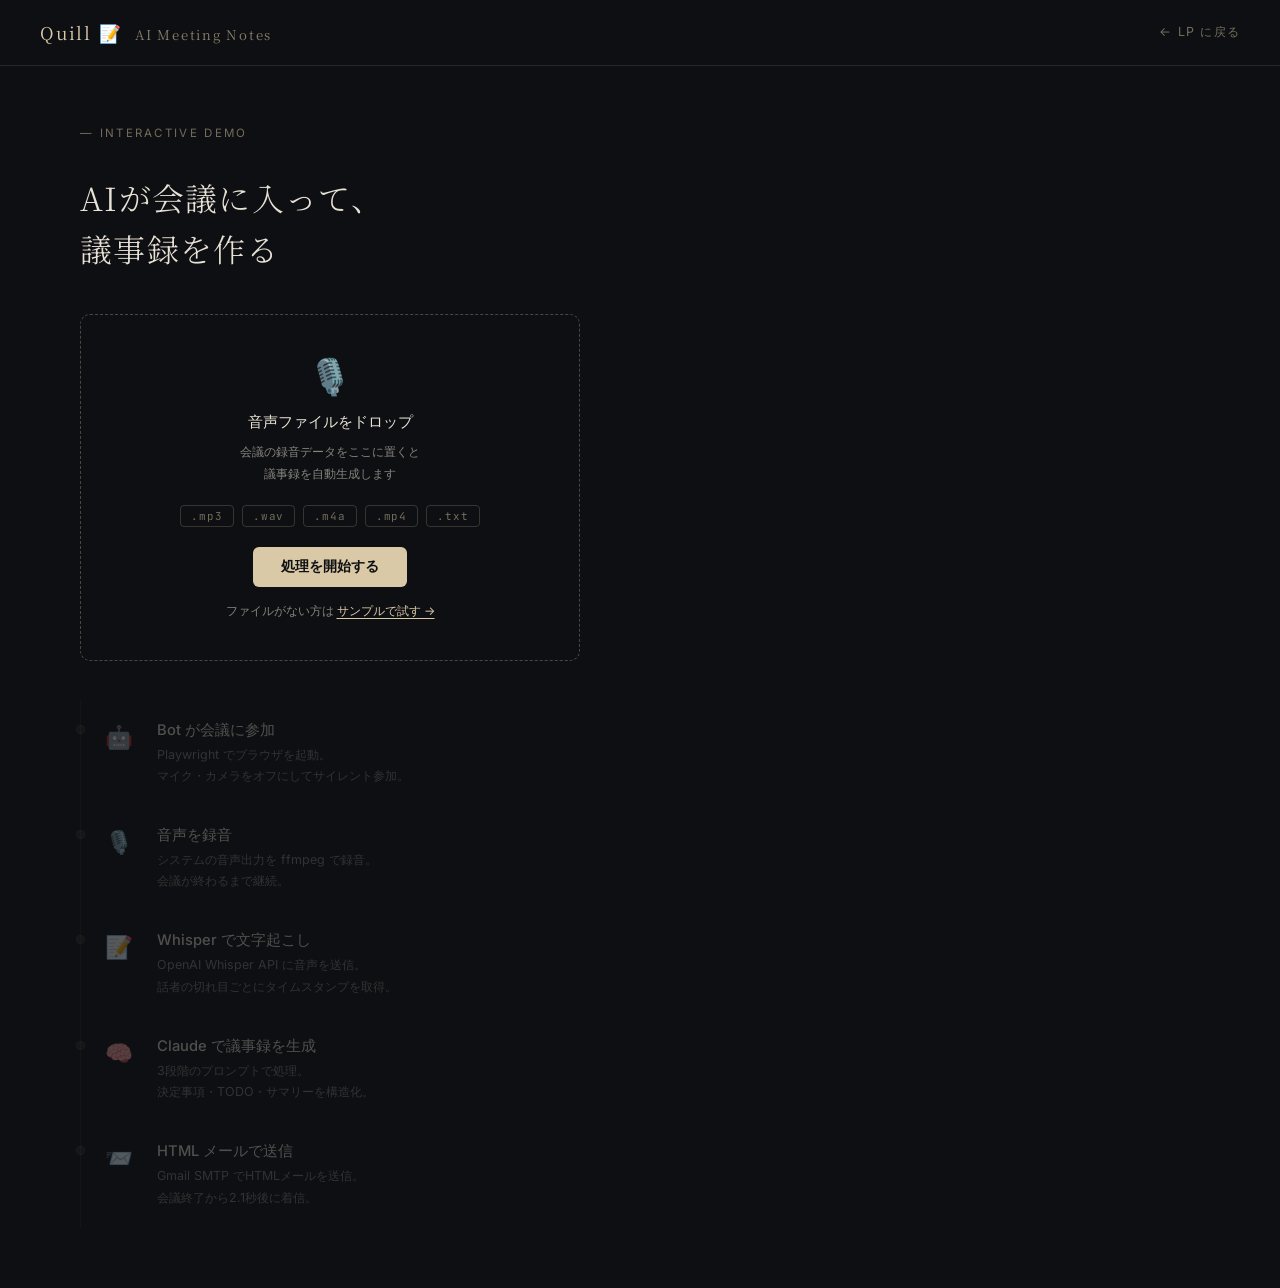
==== demo.html @ 8fd51c74 "fix sample link preventDefault to stop page navigation Co-Authored-By: Claude Sonnet 4.6 <noreply@an" ====
<!DOCTYPE html>
<html lang="ja">
<head>
<meta charset="UTF-8">
<meta name="viewport" content="width=device-width,initial-scale=1">
<title>Demo — Quill</title>
<link rel="preconnect" href="https://fonts.googleapis.com">
<link href="https://fonts.googleapis.com/css2?family=Inter:wght@300;400;500;600&family=JetBrains+Mono:wght@400;500&family=Noto+Serif+JP:wght@300;400;500&display=swap" rel="stylesheet">
<style>
*, *::before, *::after { box-sizing: border-box; margin: 0; padding: 0; }

:root {
  --bg: #0E0F12;
  --surface: #16181D;
  --border: rgba(217,201,166,0.12);
  --gold: #D9C9A6;
  --gold-dim: rgba(217,201,166,0.5);
  --text: #E8E2D6;
  --text-dim: rgba(232,226,214,0.55);
  --mono: 'JetBrains Mono', monospace;
  --sans: 'Inter', sans-serif;
  --jp: 'Noto Serif JP', serif;
}

body {
  background: var(--bg);
  color: var(--text);
  font-family: var(--sans);
  min-height: 100vh;
  display: flex;
  flex-direction: column;
}

/* NAV */
nav {
  display: flex;
  align-items: center;
  justify-content: space-between;
  padding: 20px 40px;
  border-bottom: 1px solid var(--border);
}
.nav-logo {
  font-family: var(--jp);
  font-size: 1.1rem;
  color: var(--gold);
  letter-spacing: 0.1em;
  text-decoration: none;
}
.nav-logo span { font-size: 0.75em; opacity: 0.6; margin-left: 6px; }
.nav-back {
  font-size: 0.78rem;
  color: var(--gold-dim);
  text-decoration: none;
  letter-spacing: 0.1em;
  transition: color 0.2s;
}
.nav-back:hover { color: var(--gold); }

/* MAIN */
main {
  flex: 1;
  display: grid;
  grid-template-columns: 1fr 1fr;
  gap: 0;
  max-width: 1200px;
  margin: 0 auto;
  width: 100%;
  padding: 60px 40px;
  align-items: start;
}

/* LEFT — input + steps */
.left { padding-right: 60px; }

.demo-label {
  font-size: 0.72rem;
  letter-spacing: 0.2em;
  color: var(--gold-dim);
  text-transform: uppercase;
  margin-bottom: 32px;
}

h1 {
  font-family: var(--jp);
  font-size: clamp(1.4rem, 2.5vw, 2rem);
  font-weight: 300;
  color: var(--text);
  line-height: 1.6;
  margin-bottom: 40px;
  letter-spacing: 0.04em;
}

.drop-zone {
  border: 1.5px dashed rgba(217,201,166,0.3);
  border-radius: 10px;
  padding: 40px 32px;
  text-align: center;
  margin-bottom: 40px;
  cursor: pointer;
  transition: border-color 0.2s, background 0.2s;
  position: relative;
}
.drop-zone:hover,
.drop-zone.drag-over {
  border-color: rgba(217,201,166,0.7);
  background: rgba(217,201,166,0.04);
}
.drop-zone.has-file {
  border-color: rgba(217,201,166,0.6);
  background: rgba(217,201,166,0.06);
}
.drop-icon {
  font-size: 2.2rem;
  margin-bottom: 14px;
  display: block;
  opacity: 0.7;
}
.drop-title {
  font-size: 0.95rem;
  color: var(--text);
  font-weight: 500;
  margin-bottom: 8px;
}
.drop-sub {
  font-size: 0.75rem;
  color: var(--text-dim);
  line-height: 1.8;
  margin-bottom: 20px;
}
.drop-types {
  display: flex;
  gap: 8px;
  justify-content: center;
  flex-wrap: wrap;
  margin-bottom: 20px;
}
.drop-type {
  font-family: var(--mono);
  font-size: 0.68rem;
  color: var(--gold-dim);
  border: 1px solid rgba(217,201,166,0.2);
  border-radius: 4px;
  padding: 3px 10px;
  letter-spacing: 0.08em;
}
.drop-btn {
  background: var(--gold);
  color: #0E0F12;
  border: none;
  border-radius: 6px;
  padding: 11px 28px;
  font-family: var(--sans);
  font-size: 0.85rem;
  font-weight: 600;
  cursor: pointer;
  transition: opacity 0.2s;
  display: block;
  margin: 0 auto;
}
.drop-btn:hover { opacity: 0.85; }
.drop-btn:disabled { opacity: 0.4; cursor: not-allowed; }
.file-name {
  font-family: var(--mono);
  font-size: 0.78rem;
  color: var(--gold);
  margin-top: 12px;
  display: none;
}
.has-file .file-name { display: block; }
.has-file .drop-icon { opacity: 1; }
input[type="file"] {
  position: absolute;
  inset: 0;
  opacity: 0;
  cursor: pointer;
}

/* STEPS */
.steps { display: flex; flex-direction: column; gap: 0; }

.step {
  display: flex;
  gap: 20px;
  align-items: flex-start;
  padding: 20px 0;
  border-left: 1px solid var(--border);
  padding-left: 24px;
  position: relative;
  opacity: 0.3;
  transition: opacity 0.4s;
}
.step.active { opacity: 1; }
.step.done { opacity: 0.6; }

.step::before {
  content: '';
  position: absolute;
  left: -5px;
  top: 24px;
  width: 9px;
  height: 9px;
  border-radius: 50%;
  background: var(--border);
  border: 1px solid var(--border);
  transition: background 0.3s, border-color 0.3s;
}
.step.active::before {
  background: var(--gold);
  border-color: var(--gold);
  box-shadow: 0 0 10px rgba(217,201,166,0.4);
}
.step.done::before {
  background: rgba(217,201,166,0.4);
  border-color: rgba(217,201,166,0.4);
}

.step-icon {
  font-size: 1.4rem;
  width: 32px;
  flex-shrink: 0;
  margin-top: 2px;
}
.step-body {}
.step-title {
  font-size: 0.92rem;
  font-weight: 500;
  color: var(--text);
  margin-bottom: 4px;
}
.step-desc {
  font-size: 0.78rem;
  color: var(--text-dim);
  line-height: 1.7;
}
.step-time {
  font-family: var(--mono);
  font-size: 0.72rem;
  color: var(--gold);
  margin-top: 6px;
  display: none;
}
.step.done .step-time { display: block; }

/* spinner */
.spinner {
  display: inline-block;
  width: 12px;
  height: 12px;
  border: 1.5px solid rgba(217,201,166,0.3);
  border-top-color: var(--gold);
  border-radius: 50%;
  animation: spin 0.8s linear infinite;
  vertical-align: middle;
  margin-right: 6px;
  display: none;
}
.step.active .spinner { display: inline-block; }
@keyframes spin { to { transform: rotate(360deg); } }

/* RIGHT — output */
.right {
  position: sticky;
  top: 60px;
}

.output-panel {
  background: var(--surface);
  border: 1px solid var(--border);
  border-radius: 8px;
  overflow: hidden;
  opacity: 0;
  transform: translateY(16px);
  transition: opacity 0.5s, transform 0.5s;
}
.output-panel.visible {
  opacity: 1;
  transform: translateY(0);
}

.output-topbar {
  background: #1C1C1E;
  padding: 14px 20px;
  display: flex;
  align-items: center;
  gap: 12px;
  border-bottom: 1px solid var(--border);
}
.output-topbar-dot {
  display: flex;
  gap: 6px;
}
.output-topbar-dot span {
  width: 10px;
  height: 10px;
  border-radius: 50%;
  background: rgba(255,255,255,0.1);
}
.output-topbar-title {
  font-size: 0.75rem;
  color: var(--text-dim);
  flex: 1;
  text-align: center;
  letter-spacing: 0.08em;
}

.email-preview {
  font-family: var(--sans);
}
.email-header {
  background: #1C1C1E;
  padding: 20px 24px;
}
.email-header h2 {
  color: #D4AF5A;
  font-size: 1rem;
  font-weight: 500;
  letter-spacing: 0.05em;
  margin-bottom: 4px;
}
.email-header p {
  color: rgba(255,255,255,0.4);
  font-size: 0.72rem;
  letter-spacing: 0.05em;
}
.email-meta {
  background: #F9F7F2;
  padding: 12px 24px;
  font-size: 0.75rem;
  color: #666;
  border-bottom: 1px solid #EEE;
  display: flex;
  gap: 16px;
  flex-wrap: wrap;
}
.email-body { padding: 20px 24px; background: #fff; }
.email-section { margin-bottom: 20px; }
.email-section h3 {
  font-size: 0.7rem;
  font-weight: 600;
  color: #1C1C1E;
  letter-spacing: 0.12em;
  text-transform: uppercase;
  border-bottom: 2px solid #D4AF5A;
  padding-bottom: 5px;
  margin-bottom: 10px;
}
.email-summary {
  background: #F9F7F2;
  border-left: 3px solid #D4AF5A;
  padding: 12px 16px;
  font-size: 0.78rem;
  color: #333;
  line-height: 1.8;
  border-radius: 0 3px 3px 0;
}
.email-list {
  list-style: none;
  padding: 0;
}
.email-list li {
  font-size: 0.78rem;
  color: #333;
  padding: 5px 0;
  border-bottom: 1px solid #F0EDE8;
  line-height: 1.7;
  display: flex;
  gap: 10px;
}
.email-list li::before {
  content: '–';
  color: #D4AF5A;
  flex-shrink: 0;
}
.email-footer {
  background: #F9F7F2;
  padding: 12px 24px;
  text-align: center;
  font-size: 0.68rem;
  color: #999;
  border-top: 1px solid #EEE;
}
.email-badge {
  display: inline-block;
  background: #1C1C1E;
  color: #D4AF5A;
  font-size: 0.65rem;
  padding: 2px 8px;
  border-radius: 3px;
  letter-spacing: 0.1em;
  margin-left: 8px;
}

/* idle state */
.idle-state {
  padding: 60px 32px;
  text-align: center;
  color: var(--text-dim);
  font-size: 0.85rem;
  line-height: 1.8;
}
.idle-state .idle-icon { font-size: 2.4rem; margin-bottom: 16px; opacity: 0.4; }

/* complete badge */
.complete-badge {
  display: none;
  align-items: center;
  gap: 8px;
  background: rgba(217,201,166,0.08);
  border: 1px solid rgba(217,201,166,0.2);
  border-radius: 6px;
  padding: 10px 16px;
  margin-bottom: 32px;
  font-size: 0.82rem;
  color: var(--gold);
}
.complete-badge.show { display: flex; }

@media (max-width: 768px) {
  main { grid-template-columns: 1fr; padding: 40px 20px; }
  .left { padding-right: 0; margin-bottom: 48px; }
  .right { position: static; }
}
</style>
</head>
<body>

<nav>
  <a href="index.html" class="nav-logo">Quill 📝 <span>AI Meeting Notes</span></a>
  <a href="index.html" class="nav-back">← LP に戻る</a>
</nav>

<main>
  <!-- LEFT -->
  <div class="left">
    <p class="demo-label">— Interactive Demo</p>
    <h1>AIが会議に入って、<br>議事録を作る</h1>

    <div class="drop-zone" id="dropZone">
      <input type="file" id="fileInput" accept=".mp3,.wav,.m4a,.mp4,.txt" onchange="onFileSelect(this)">
      <span class="drop-icon">🎙️</span>
      <p class="drop-title">音声ファイルをドロップ</p>
      <p class="drop-sub">会議の録音データをここに置くと<br>議事録を自動生成します</p>
      <div class="drop-types">
        <span class="drop-type">.mp3</span>
        <span class="drop-type">.wav</span>
        <span class="drop-type">.m4a</span>
        <span class="drop-type">.mp4</span>
        <span class="drop-type">.txt</span>
      </div>
      <button class="drop-btn" id="startBtn" onclick="startDemo(event)">処理を開始する</button>
      <p class="file-name" id="fileName"></p>
      <p style="margin-top:16px;font-size:0.75rem;color:var(--text-dim);">
        ファイルがない方は
        <a href="#" onclick="startDemo(event)" style="color:var(--gold);text-decoration:underline;text-underline-offset:3px;">サンプルで試す →</a>
      </p>
    </div>

    <div class="complete-badge" id="completeBadge">
      ✅ 会議終了から <strong id="elapsed">2.1</strong>秒でメール送信完了
    </div>

    <div class="steps">
      <div class="step" id="step1">
        <div class="step-icon">🤖</div>
        <div class="step-body">
          <div class="step-title"><span class="spinner"></span>Bot が会議に参加</div>
          <div class="step-desc">Playwright でブラウザを起動。<br>マイク・カメラをオフにしてサイレント参加。</div>
          <div class="step-time">0.0s — 参加完了</div>
        </div>
      </div>
      <div class="step" id="step2">
        <div class="step-icon">🎙️</div>
        <div class="step-body">
          <div class="step-title"><span class="spinner"></span>音声を録音</div>
          <div class="step-desc">システムの音声出力を ffmpeg で録音。<br>会議が終わるまで継続。</div>
          <div class="step-time">会議中 — 録音継続</div>
        </div>
      </div>
      <div class="step" id="step3">
        <div class="step-icon">📝</div>
        <div class="step-body">
          <div class="step-title"><span class="spinner"></span>Whisper で文字起こし</div>
          <div class="step-desc">OpenAI Whisper API に音声を送信。<br>話者の切れ目ごとにタイムスタンプを取得。</div>
          <div class="step-time">0.8s — 文字起こし完了</div>
        </div>
      </div>
      <div class="step" id="step4">
        <div class="step-icon">🧠</div>
        <div class="step-body">
          <div class="step-title"><span class="spinner"></span>Claude で議事録を生成</div>
          <div class="step-desc">3段階のプロンプトで処理。<br>決定事項・TODO・サマリーを構造化。</div>
          <div class="step-time">1.6s — 議事録生成完了</div>
        </div>
      </div>
      <div class="step" id="step5">
        <div class="step-icon">📨</div>
        <div class="step-body">
          <div class="step-title"><span class="spinner"></span>HTML メールで送信</div>
          <div class="step-desc">Gmail SMTP でHTMLメールを送信。<br>会議終了から2.1秒後に着信。</div>
          <div class="step-time">2.1s — 送信完了 ✓</div>
        </div>
      </div>
    </div>
  </div>

  <!-- RIGHT -->
  <div class="right">
    <div class="output-panel" id="outputPanel">
      <div class="idle-state" id="idleState">
        <div class="idle-icon">📋</div>
        <p>「実行」を押すと<br>議事録の生成デモが始まります</p>
      </div>

      <div id="emailOutput" style="display:none;">
        <div class="output-topbar">
          <div class="output-topbar-dot">
            <span></span><span></span><span></span>
          </div>
          <div class="output-topbar-title">受信トレイ — [Quill] 議事録</div>
        </div>
        <div class="email-preview">
          <div class="email-header">
            <h2>Quill 📝 議事録</h2>
            <p id="emailDate">2026年05月07日 14:32 生成</p>
          </div>
          <div class="email-meta">
            <span>🕐 14:00 〜 15:00（60分0秒）</span>
            <span>🔗 meet.google.com/demo-quill-test</span>
          </div>
          <div class="email-body">
            <div class="email-section">
              <h3>会議サマリー</h3>
              <div class="email-summary">
                Q3の新機能リリーススケジュールについて議論。Whisper API の精度改善を優先し、8月末までに話者識別の精度を85%以上に引き上げることで合意した。コスト試算も共有され、月1,000会議を超えたタイミングで内製化を検討する方針を確認した。
              </div>
            </div>
            <div class="email-section">
              <h3>決定事項</h3>
              <ul class="email-list">
                <li>話者識別の精度目標を85%以上に設定（8月末期限）</li>
                <li>月1,000会議到達時点でWhisper内製化を検討開始</li>
                <li>次回MTGは来週水曜14:00に固定</li>
              </ul>
            </div>
            <div class="email-section">
              <h3>TODO</h3>
              <ul class="email-list">
                <li>田中：話者識別のベンチマーク測定（〜5/14）</li>
                <li>佐藤：GPU サーバーのコスト試算を更新（〜5/14）</li>
                <li>全員：次回MTGまでに議事録レビュー</li>
              </ul>
            </div>
          </div>
          <div class="email-footer">
            <a href="index.html" style="color:#D4AF5A;text-decoration:none;">Quill</a> が自動生成しました。
            <span class="email-badge">2.1秒</span>
          </div>
        </div>
      </div>
    </div>
  </div>
</main>

<script>
let running = false;

const steps = [
  { id: 'step1', delay: 600,  duration: 1200 },
  { id: 'step2', delay: 300,  duration: 2000 },
  { id: 'step3', delay: 400,  duration: 1400 },
  { id: 'step4', delay: 300,  duration: 1600 },
  { id: 'step5', delay: 200,  duration: 800  },
];

// ── ドラッグ＆ドロップ ──
const dropZone = document.getElementById('dropZone');

dropZone.addEventListener('dragover', e => {
  e.preventDefault();
  dropZone.classList.add('drag-over');
});
dropZone.addEventListener('dragleave', () => {
  dropZone.classList.remove('drag-over');
});
dropZone.addEventListener('drop', e => {
  e.preventDefault();
  dropZone.classList.remove('drag-over');
  const file = e.dataTransfer.files[0];
  if (file) setFile(file);
});

function onFileSelect(input) {
  if (input.files[0]) setFile(input.files[0]);
}

function setFile(file) {
  dropZone.classList.add('has-file');
  document.getElementById('fileName').textContent = `📎 ${file.name}`;
  // ファイルが入ったら自動でデモ開始
  startDemo();
}

// ── デモ実行 ──
function resetDemo() {
  steps.forEach(s => {
    document.getElementById(s.id).classList.remove('active', 'done');
  });
  document.getElementById('completeBadge').classList.remove('show');
  document.getElementById('outputPanel').classList.remove('visible');
  document.getElementById('idleState').style.display = '';
  document.getElementById('emailOutput').style.display = 'none';
}

async function startDemo(e) {
  if (e) { e.stopPropagation(); e.preventDefault(); }
  if (running) return;
  running = true;

  const btn = document.getElementById('startBtn');
  btn.disabled = true;
  btn.textContent = '処理中…';

  resetDemo();
  document.getElementById('outputPanel').classList.add('visible');

  for (let i = 0; i < steps.length; i++) {
    const s = steps[i];
    await sleep(s.delay);
    const el = document.getElementById(s.id);
    el.classList.add('active');
    await sleep(s.duration);
    el.classList.remove('active');
    el.classList.add('done');
  }

  document.getElementById('idleState').style.display = 'none';
  document.getElementById('emailOutput').style.display = 'block';

  const now = new Date();
  document.getElementById('emailDate').textContent =
    `${now.getFullYear()}年${String(now.getMonth()+1).padStart(2,'0')}月${String(now.getDate()).padStart(2,'0')}日 ${String(now.getHours()).padStart(2,'0')}:${String(now.getMinutes()).padStart(2,'0')} 生成`;

  document.getElementById('completeBadge').classList.add('show');

  btn.disabled = false;
  btn.textContent = 'もう一度試す';
  dropZone.classList.remove('has-file');
  document.getElementById('fileName').textContent = '';
  running = false;
}

function sleep(ms) { return new Promise(r => setTimeout(r, ms)); }
</script>
</body>
</html>
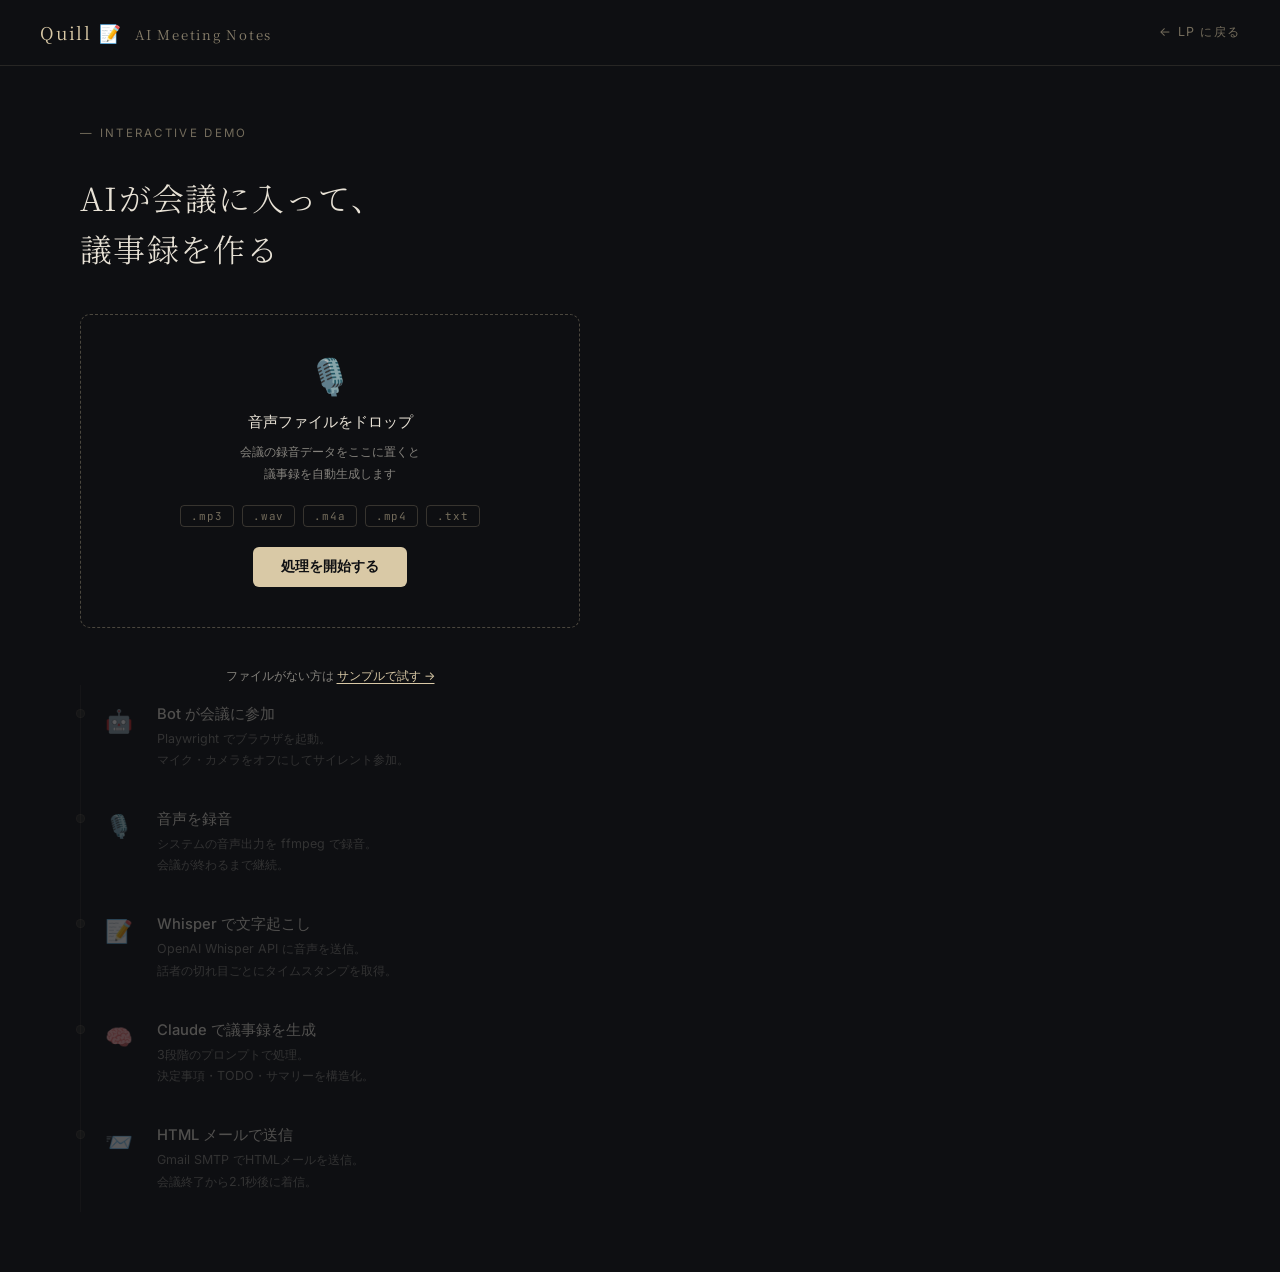
==== commit 3b21cde7: "move sample link outside drop zone to fix click interception Co-Authored-By: Claude Sonnet 4.6 <nore" ====
--- a/demo.html
+++ b/demo.html
@@ -449,11 +449,11 @@
       </div>
       <button class="drop-btn" id="startBtn" onclick="startDemo(event)">処理を開始する</button>
       <p class="file-name" id="fileName"></p>
-      <p style="margin-top:16px;font-size:0.75rem;color:var(--text-dim);">
-        ファイルがない方は
-        <a href="#" onclick="startDemo(event)" style="color:var(--gold);text-decoration:underline;text-underline-offset:3px;">サンプルで試す →</a>
-      </p>
     </div>
+    <p style="margin-top:14px;font-size:0.75rem;color:var(--text-dim);text-align:center;">
+      ファイルがない方は
+      <a href="#" id="sampleLink" style="color:var(--gold);text-decoration:underline;text-underline-offset:3px;">サンプルで試す →</a>
+    </p>
 
     <div class="complete-badge" id="completeBadge">
       ✅ 会議終了から <strong id="elapsed">2.1</strong>秒でメール送信完了
@@ -650,6 +650,11 @@
 }
 
 function sleep(ms) { return new Promise(r => setTimeout(r, ms)); }
+
+document.getElementById('sampleLink').addEventListener('click', e => {
+  e.preventDefault();
+  startDemo();
+});
 </script>
 </body>
 </html>
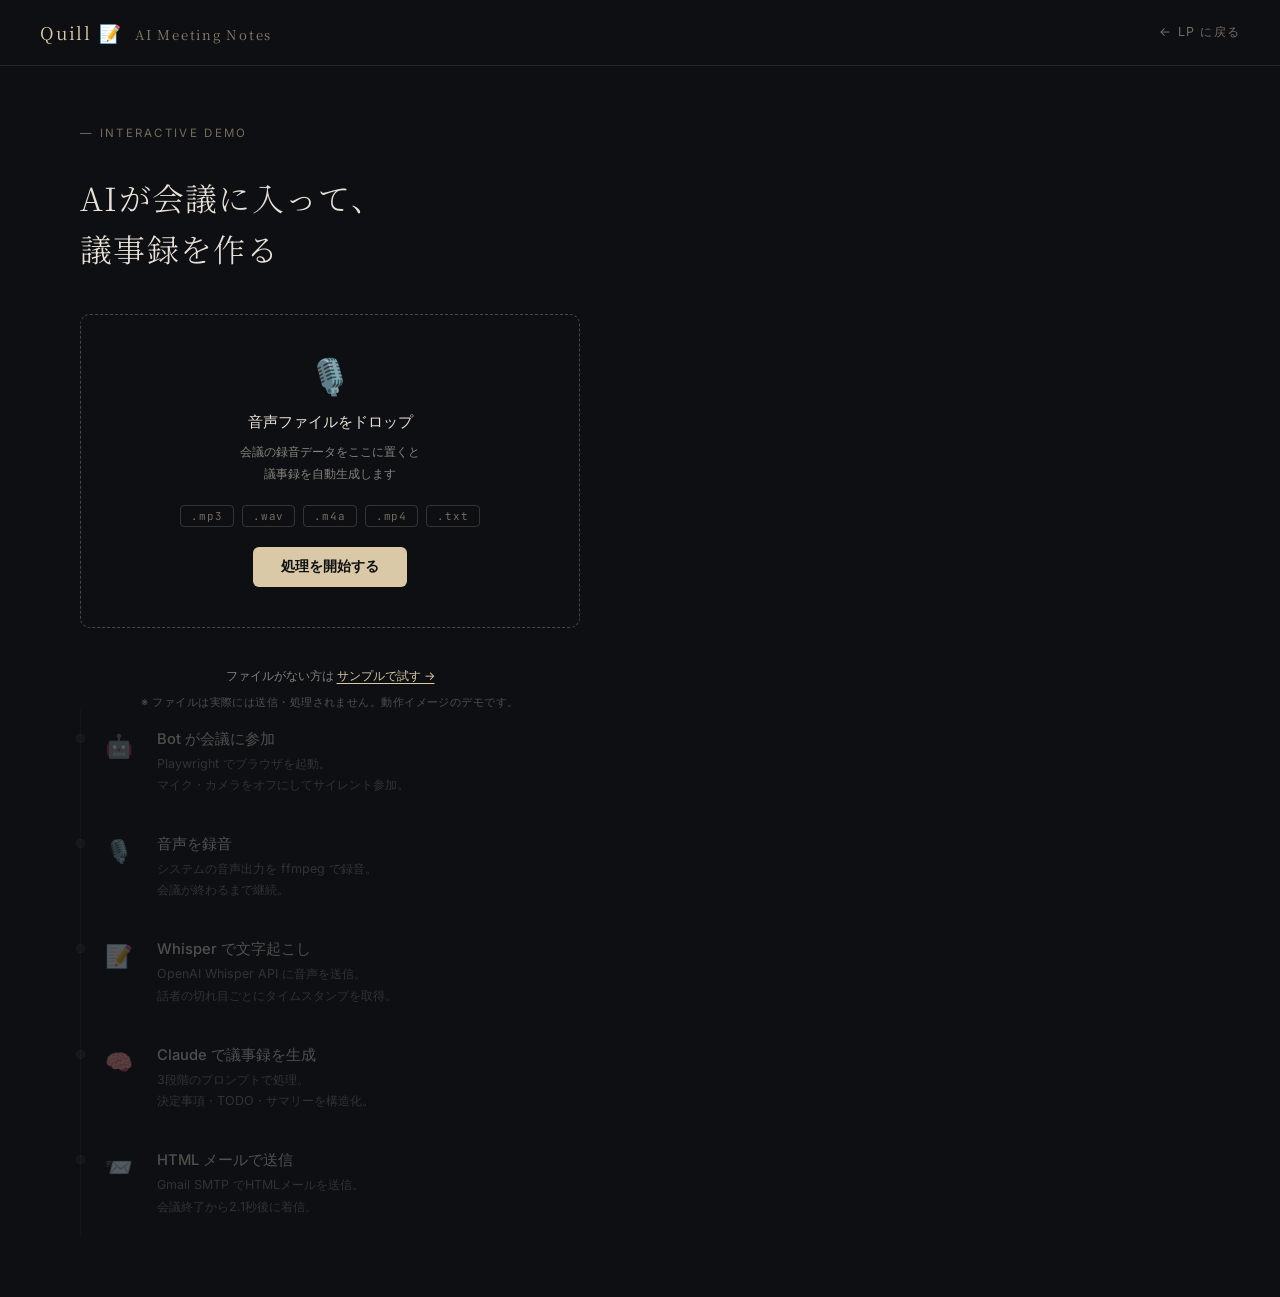
==== commit 6da07262: "demo: ファイルは実際には処理されない旨の注記を追加" ====
--- a/demo.html
+++ b/demo.html
@@ -415,10 +415,14 @@
 }
 .complete-badge.show { display: flex; }
 
+.mobile-only { display: none; }
+
 @media (max-width: 768px) {
   main { grid-template-columns: 1fr; padding: 40px 20px; }
   .left { padding-right: 0; margin-bottom: 48px; }
   .right { position: static; }
+  .mobile-only { display: block; }
+  .desktop-only { display: none; }
 }
 </style>
 </head>
@@ -438,8 +442,10 @@
     <div class="drop-zone" id="dropZone">
       <input type="file" id="fileInput" accept=".mp3,.wav,.m4a,.mp4,.txt" onchange="onFileSelect(this)">
       <span class="drop-icon">🎙️</span>
-      <p class="drop-title">音声ファイルをドロップ</p>
-      <p class="drop-sub">会議の録音データをここに置くと<br>議事録を自動生成します</p>
+      <p class="drop-title desktop-only">音声ファイルをドロップ</p>
+      <p class="drop-title mobile-only">タップしてファイルを選ぶ</p>
+      <p class="drop-sub desktop-only">会議の録音データをここに置くと<br>議事録を自動生成します</p>
+      <p class="drop-sub mobile-only">会議の録音データを選択すると<br>議事録を自動生成します</p>
       <div class="drop-types">
         <span class="drop-type">.mp3</span>
         <span class="drop-type">.wav</span>
@@ -453,6 +459,9 @@
     <p style="margin-top:14px;font-size:0.75rem;color:var(--text-dim);text-align:center;">
       ファイルがない方は
       <a href="#" id="sampleLink" style="color:var(--gold);text-decoration:underline;text-underline-offset:3px;">サンプルで試す →</a>
+    </p>
+    <p style="margin-top:10px;font-size:0.7rem;color:rgba(232,226,214,0.3);text-align:center;letter-spacing:0.04em;">
+      ※ ファイルは実際には送信・処理されません。動作イメージのデモです。
     </p>
 
     <div class="complete-badge" id="completeBadge">
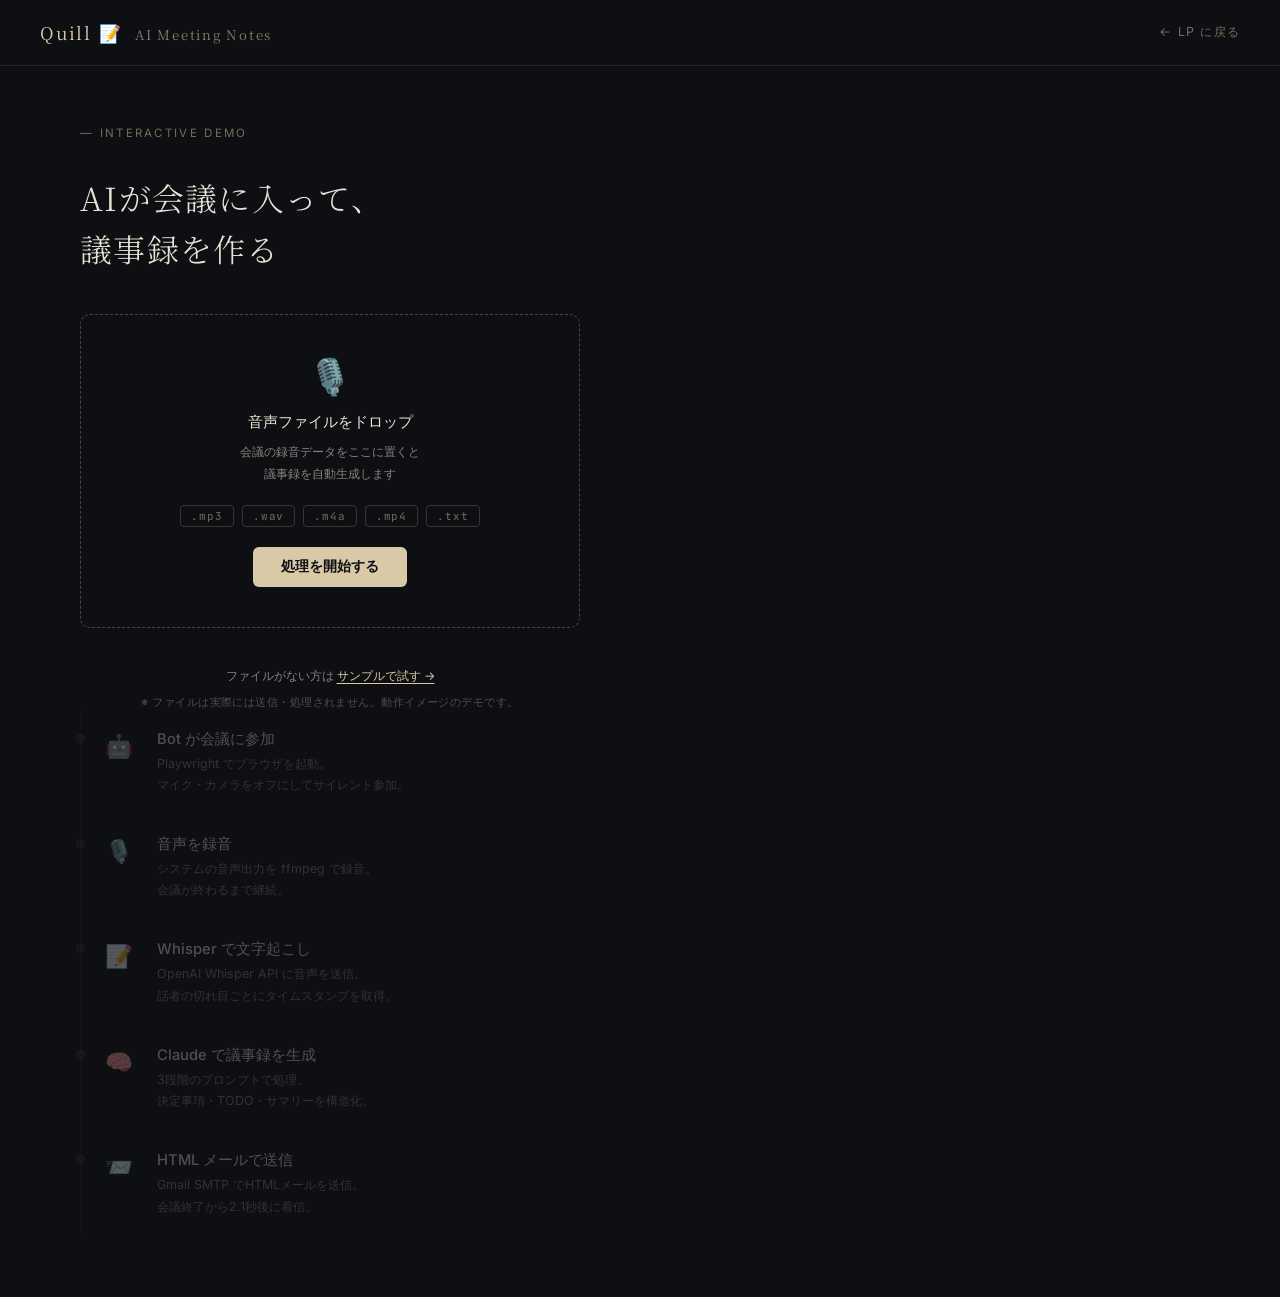
==== commit 60f50b4e: "demo: ファイル入力をdisplay:noneにしてボタンクリックがファイルピッカーに飛ぶバグを修正" ====
--- a/demo.html
+++ b/demo.html
@@ -169,10 +169,11 @@
 .has-file .file-name { display: block; }
 .has-file .drop-icon { opacity: 1; }
 input[type="file"] {
-  position: absolute;
-  inset: 0;
-  opacity: 0;
+  display: none;
+}
+.drop-file-label {
   cursor: pointer;
+  display: block;
 }
 
 /* STEPS */
@@ -441,19 +442,21 @@
 
     <div class="drop-zone" id="dropZone">
       <input type="file" id="fileInput" accept=".mp3,.wav,.m4a,.mp4,.txt" onchange="onFileSelect(this)">
-      <span class="drop-icon">🎙️</span>
-      <p class="drop-title desktop-only">音声ファイルをドロップ</p>
-      <p class="drop-title mobile-only">タップしてファイルを選ぶ</p>
-      <p class="drop-sub desktop-only">会議の録音データをここに置くと<br>議事録を自動生成します</p>
-      <p class="drop-sub mobile-only">会議の録音データを選択すると<br>議事録を自動生成します</p>
-      <div class="drop-types">
-        <span class="drop-type">.mp3</span>
-        <span class="drop-type">.wav</span>
-        <span class="drop-type">.m4a</span>
-        <span class="drop-type">.mp4</span>
-        <span class="drop-type">.txt</span>
-      </div>
-      <button class="drop-btn" id="startBtn" onclick="startDemo(event)">処理を開始する</button>
+      <label for="fileInput" class="drop-file-label">
+        <span class="drop-icon">🎙️</span>
+        <p class="drop-title desktop-only">音声ファイルをドロップ</p>
+        <p class="drop-title mobile-only">タップしてファイルを選ぶ</p>
+        <p class="drop-sub desktop-only">会議の録音データをここに置くと<br>議事録を自動生成します</p>
+        <p class="drop-sub mobile-only">会議の録音データを選択すると<br>議事録を自動生成します</p>
+        <div class="drop-types">
+          <span class="drop-type">.mp3</span>
+          <span class="drop-type">.wav</span>
+          <span class="drop-type">.m4a</span>
+          <span class="drop-type">.mp4</span>
+          <span class="drop-type">.txt</span>
+        </div>
+      </label>
+      <button class="drop-btn" id="startBtn">処理を開始する</button>
       <p class="file-name" id="fileName"></p>
     </div>
     <p style="margin-top:14px;font-size:0.75rem;color:var(--text-dim);text-align:center;">
@@ -664,6 +667,11 @@
   e.preventDefault();
   startDemo();
 });
+
+document.getElementById('startBtn').addEventListener('click', e => {
+  e.preventDefault();
+  startDemo();
+});
 </script>
 </body>
 </html>
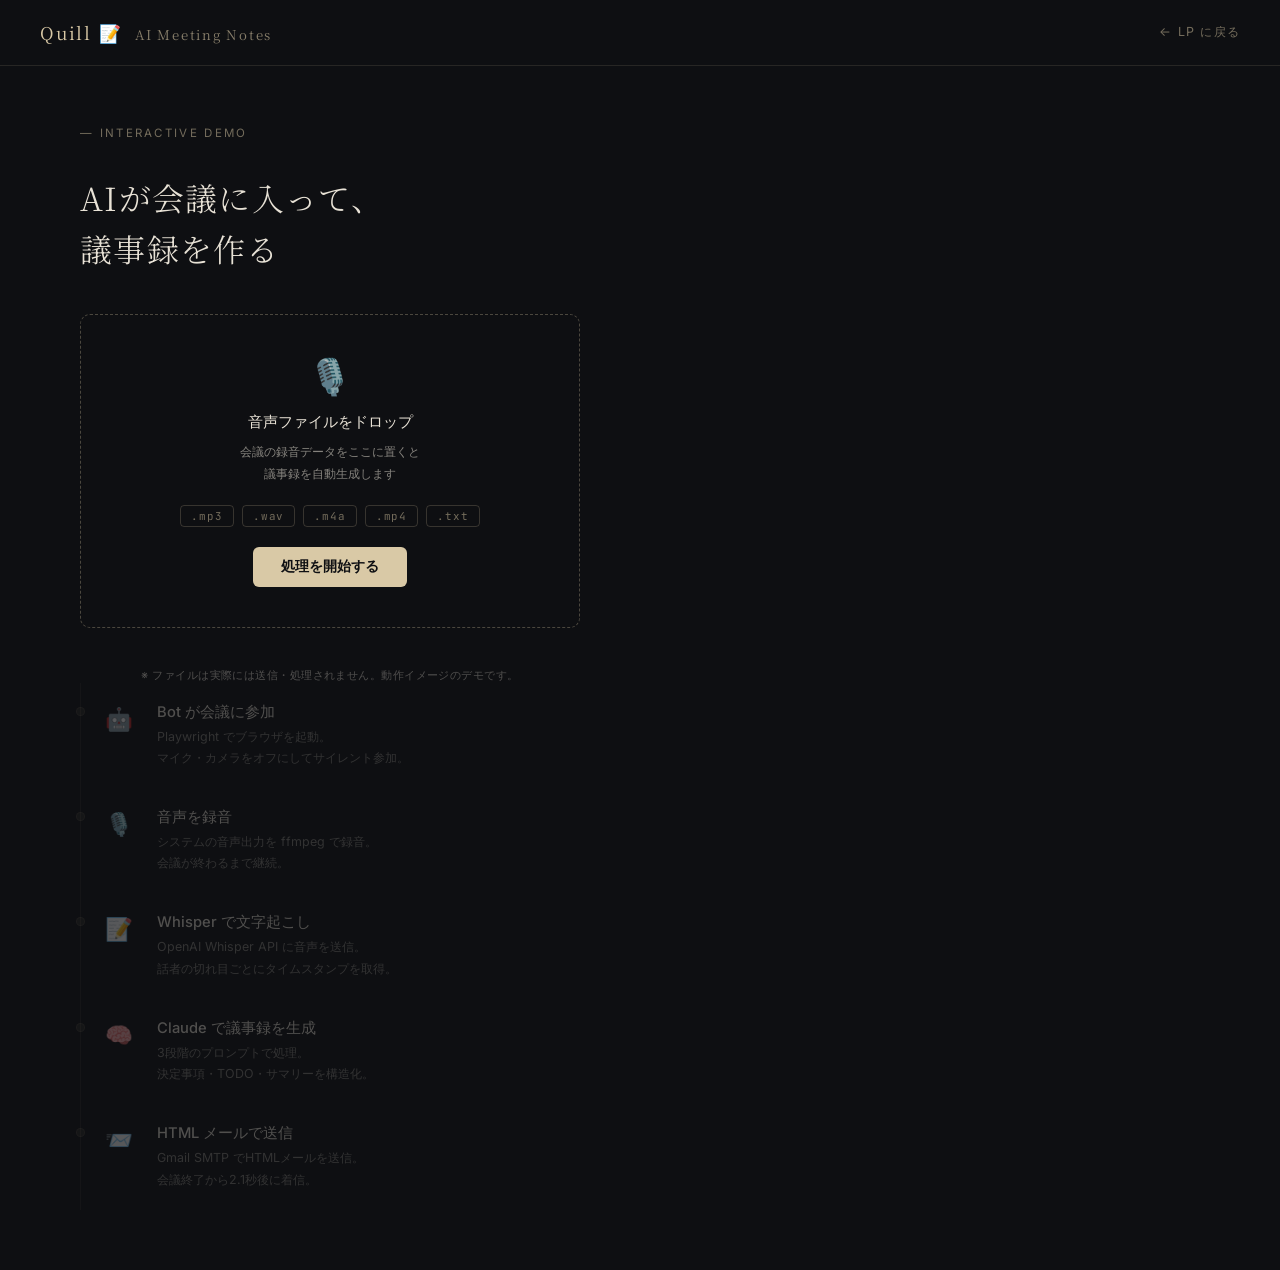
==== commit 4abe63a6: "demo: 不要な「サンプルで試す」リンクを削除" ====
--- a/demo.html
+++ b/demo.html
@@ -459,11 +459,7 @@
       <button class="drop-btn" id="startBtn">処理を開始する</button>
       <p class="file-name" id="fileName"></p>
     </div>
-    <p style="margin-top:14px;font-size:0.75rem;color:var(--text-dim);text-align:center;">
-      ファイルがない方は
-      <a href="#" id="sampleLink" style="color:var(--gold);text-decoration:underline;text-underline-offset:3px;">サンプルで試す →</a>
-    </p>
-    <p style="margin-top:10px;font-size:0.7rem;color:rgba(232,226,214,0.3);text-align:center;letter-spacing:0.04em;">
+    <p style="margin-top:14px;font-size:0.7rem;color:rgba(232,226,214,0.3);text-align:center;letter-spacing:0.04em;">
       ※ ファイルは実際には送信・処理されません。動作イメージのデモです。
     </p>
 
@@ -663,11 +659,6 @@
 
 function sleep(ms) { return new Promise(r => setTimeout(r, ms)); }
 
-document.getElementById('sampleLink').addEventListener('click', e => {
-  e.preventDefault();
-  startDemo();
-});
-
 document.getElementById('startBtn').addEventListener('click', e => {
   e.preventDefault();
   startDemo();
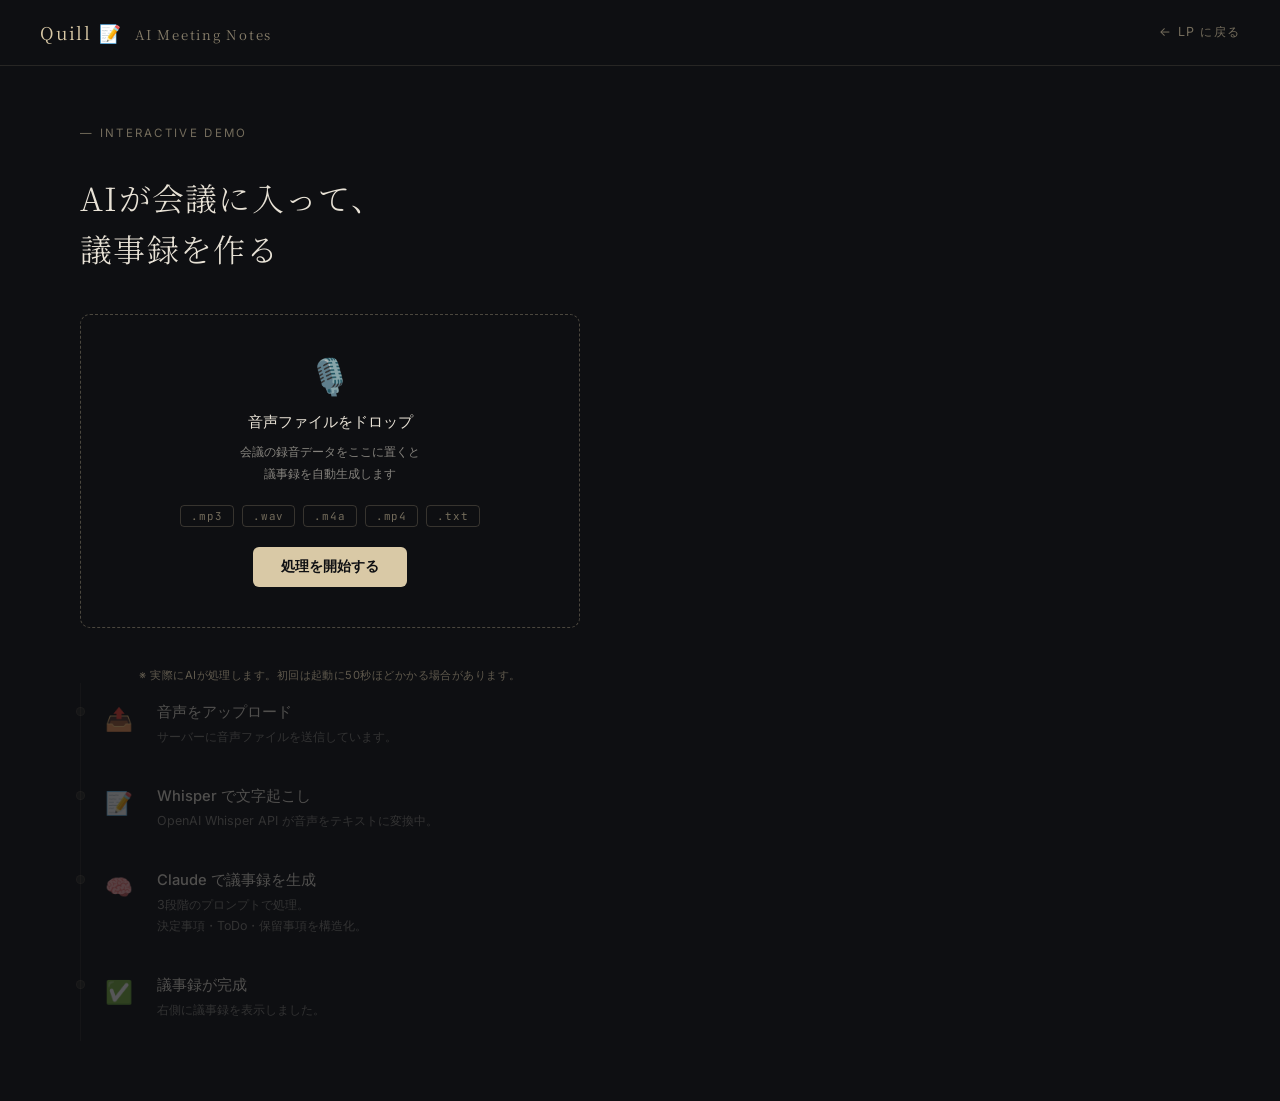
==== commit 9778eefb: "feat: connect demo to Render API (real transcription + minutes)" ====
--- a/demo.html
+++ b/demo.html
@@ -459,8 +459,8 @@
       <button class="drop-btn" id="startBtn">処理を開始する</button>
       <p class="file-name" id="fileName"></p>
     </div>
-    <p style="margin-top:14px;font-size:0.7rem;color:rgba(232,226,214,0.3);text-align:center;letter-spacing:0.04em;">
-      ※ ファイルは実際には送信・処理されません。動作イメージのデモです。
+    <p style="margin-top:14px;font-size:0.7rem;color:rgba(217,201,166,0.4);text-align:center;letter-spacing:0.04em;">
+      ※ 実際にAIが処理します。初回は起動に50秒ほどかかる場合があります。
     </p>
 
     <div class="complete-badge" id="completeBadge">
@@ -469,43 +469,35 @@
 
     <div class="steps">
       <div class="step" id="step1">
-        <div class="step-icon">🤖</div>
+        <div class="step-icon">📤</div>
         <div class="step-body">
-          <div class="step-title"><span class="spinner"></span>Bot が会議に参加</div>
-          <div class="step-desc">Playwright でブラウザを起動。<br>マイク・カメラをオフにしてサイレント参加。</div>
-          <div class="step-time">0.0s — 参加完了</div>
+          <div class="step-title"><span class="spinner"></span>音声をアップロード</div>
+          <div class="step-desc">サーバーに音声ファイルを送信しています。</div>
+          <div class="step-time" id="step1Time"></div>
         </div>
       </div>
       <div class="step" id="step2">
-        <div class="step-icon">🎙️</div>
+        <div class="step-icon">📝</div>
         <div class="step-body">
-          <div class="step-title"><span class="spinner"></span>音声を録音</div>
-          <div class="step-desc">システムの音声出力を ffmpeg で録音。<br>会議が終わるまで継続。</div>
-          <div class="step-time">会議中 — 録音継続</div>
+          <div class="step-title"><span class="spinner"></span>Whisper で文字起こし</div>
+          <div class="step-desc">OpenAI Whisper API が音声をテキストに変換中。</div>
+          <div class="step-time" id="step2Time"></div>
         </div>
       </div>
       <div class="step" id="step3">
-        <div class="step-icon">📝</div>
+        <div class="step-icon">🧠</div>
         <div class="step-body">
-          <div class="step-title"><span class="spinner"></span>Whisper で文字起こし</div>
-          <div class="step-desc">OpenAI Whisper API に音声を送信。<br>話者の切れ目ごとにタイムスタンプを取得。</div>
-          <div class="step-time">0.8s — 文字起こし完了</div>
+          <div class="step-title"><span class="spinner"></span>Claude で議事録を生成</div>
+          <div class="step-desc">3段階のプロンプトで処理。<br>決定事項・ToDo・保留事項を構造化。</div>
+          <div class="step-time" id="step3Time"></div>
         </div>
       </div>
       <div class="step" id="step4">
-        <div class="step-icon">🧠</div>
+        <div class="step-icon">✅</div>
         <div class="step-body">
-          <div class="step-title"><span class="spinner"></span>Claude で議事録を生成</div>
-          <div class="step-desc">3段階のプロンプトで処理。<br>決定事項・TODO・サマリーを構造化。</div>
-          <div class="step-time">1.6s — 議事録生成完了</div>
-        </div>
-      </div>
-      <div class="step" id="step5">
-        <div class="step-icon">📨</div>
-        <div class="step-body">
-          <div class="step-title"><span class="spinner"></span>HTML メールで送信</div>
-          <div class="step-desc">Gmail SMTP でHTMLメールを送信。<br>会議終了から2.1秒後に着信。</div>
-          <div class="step-time">2.1s — 送信完了 ✓</div>
+          <div class="step-title"><span class="spinner"></span>議事録が完成</div>
+          <div class="step-desc">右側に議事録を表示しました。</div>
+          <div class="step-time" id="step4Time"></div>
         </div>
       </div>
     </div>
@@ -519,49 +511,17 @@
         <p>「実行」を押すと<br>議事録の生成デモが始まります</p>
       </div>
 
-      <div id="emailOutput" style="display:none;">
+      <div id="minutesOutput" style="display:none;">
         <div class="output-topbar">
           <div class="output-topbar-dot">
             <span></span><span></span><span></span>
           </div>
-          <div class="output-topbar-title">受信トレイ — [Quill] 議事録</div>
+          <div class="output-topbar-title">Quill 📝 議事録</div>
         </div>
-        <div class="email-preview">
-          <div class="email-header">
-            <h2>Quill 📝 議事録</h2>
-            <p id="emailDate">2026年05月07日 14:32 生成</p>
-          </div>
-          <div class="email-meta">
-            <span>🕐 14:00 〜 15:00（60分0秒）</span>
-            <span>🔗 meet.google.com/demo-quill-test</span>
-          </div>
-          <div class="email-body">
-            <div class="email-section">
-              <h3>会議サマリー</h3>
-              <div class="email-summary">
-                Q3の新機能リリーススケジュールについて議論。Whisper API の精度改善を優先し、8月末までに話者識別の精度を85%以上に引き上げることで合意した。コスト試算も共有され、月1,000会議を超えたタイミングで内製化を検討する方針を確認した。
-              </div>
-            </div>
-            <div class="email-section">
-              <h3>決定事項</h3>
-              <ul class="email-list">
-                <li>話者識別の精度目標を85%以上に設定（8月末期限）</li>
-                <li>月1,000会議到達時点でWhisper内製化を検討開始</li>
-                <li>次回MTGは来週水曜14:00に固定</li>
-              </ul>
-            </div>
-            <div class="email-section">
-              <h3>TODO</h3>
-              <ul class="email-list">
-                <li>田中：話者識別のベンチマーク測定（〜5/14）</li>
-                <li>佐藤：GPU サーバーのコスト試算を更新（〜5/14）</li>
-                <li>全員：次回MTGまでに議事録レビュー</li>
-              </ul>
-            </div>
-          </div>
-          <div class="email-footer">
-            <a href="index.html" style="color:#D4AF5A;text-decoration:none;">Quill</a> が自動生成しました。
-            <span class="email-badge">2.1秒</span>
+        <div style="padding:24px;background:#fff;font-family:'Noto Serif JP',serif;">
+          <div id="minutesContent" style="font-size:0.82rem;color:#1C1C1E;line-height:2;white-space:pre-wrap;"></div>
+          <div style="margin-top:20px;padding-top:14px;border-top:1px solid #EEE;text-align:center;font-size:0.68rem;color:#999;">
+            Quill が自動生成 — <span id="elapsedTime"></span>秒
           </div>
         </div>
       </div>
@@ -570,26 +530,14 @@
 </main>
 
 <script>
+const API_URL = 'https://quill-api-tofh.onrender.com';
 let running = false;
-
-const steps = [
-  { id: 'step1', delay: 600,  duration: 1200 },
-  { id: 'step2', delay: 300,  duration: 2000 },
-  { id: 'step3', delay: 400,  duration: 1400 },
-  { id: 'step4', delay: 300,  duration: 1600 },
-  { id: 'step5', delay: 200,  duration: 800  },
-];
+let selectedFile = null;
 
 // ── ドラッグ＆ドロップ ──
 const dropZone = document.getElementById('dropZone');
-
-dropZone.addEventListener('dragover', e => {
-  e.preventDefault();
-  dropZone.classList.add('drag-over');
-});
-dropZone.addEventListener('dragleave', () => {
-  dropZone.classList.remove('drag-over');
-});
+dropZone.addEventListener('dragover', e => { e.preventDefault(); dropZone.classList.add('drag-over'); });
+dropZone.addEventListener('dragleave', () => dropZone.classList.remove('drag-over'));
 dropZone.addEventListener('drop', e => {
   e.preventDefault();
   dropZone.classList.remove('drag-over');
@@ -602,67 +550,99 @@
 }
 
 function setFile(file) {
+  selectedFile = file;
   dropZone.classList.add('has-file');
   document.getElementById('fileName').textContent = `📎 ${file.name}`;
-  // ファイルが入ったら自動でデモ開始
-  startDemo();
-}
-
-// ── デモ実行 ──
-function resetDemo() {
-  steps.forEach(s => {
-    document.getElementById(s.id).classList.remove('active', 'done');
+}
+
+// ── ステップ制御 ──
+function stepActive(id) {
+  document.getElementById(id).classList.add('active');
+}
+function stepDone(id, timeText) {
+  const el = document.getElementById(id);
+  el.classList.remove('active');
+  el.classList.add('done');
+  document.getElementById(id + 'Time').textContent = timeText;
+}
+function resetSteps() {
+  ['step1','step2','step3','step4'].forEach(id => {
+    document.getElementById(id).classList.remove('active','done');
+    document.getElementById(id + 'Time').textContent = '';
   });
-  document.getElementById('completeBadge').classList.remove('show');
-  document.getElementById('outputPanel').classList.remove('visible');
-  document.getElementById('idleState').style.display = '';
-  document.getElementById('emailOutput').style.display = 'none';
-}
-
+}
+
+function sleep(ms) { return new Promise(r => setTimeout(r, ms)); }
+
+// ── メイン処理 ──
 async function startDemo(e) {
   if (e) { e.stopPropagation(); e.preventDefault(); }
   if (running) return;
+  if (!selectedFile) { alert('音声ファイルを選択してください'); return; }
+
   running = true;
-
   const btn = document.getElementById('startBtn');
   btn.disabled = true;
   btn.textContent = '処理中…';
 
-  resetDemo();
+  resetSteps();
   document.getElementById('outputPanel').classList.add('visible');
-
-  for (let i = 0; i < steps.length; i++) {
-    const s = steps[i];
-    await sleep(s.delay);
-    const el = document.getElementById(s.id);
-    el.classList.add('active');
-    await sleep(s.duration);
-    el.classList.remove('active');
-    el.classList.add('done');
+  document.getElementById('idleState').style.display = '';
+  document.getElementById('minutesOutput').style.display = 'none';
+  document.getElementById('completeBadge').classList.remove('show');
+
+  const startTime = Date.now();
+
+  try {
+    // Step1: アップロード
+    stepActive('step1');
+    const formData = new FormData();
+    formData.append('file', selectedFile);
+
+    // Step2: 文字起こし中（APIを呼び出しつつアニメ）
+    const apiPromise = fetch(`${API_URL}/transcribe`, { method: 'POST', body: formData });
+    await sleep(1200);
+    stepDone('step1', `${((Date.now()-startTime)/1000).toFixed(1)}s — アップロード完了`);
+    stepActive('step2');
+    await sleep(1500);
+    stepDone('step2', `${((Date.now()-startTime)/1000).toFixed(1)}s — 文字起こし中`);
+
+    // Step3: Claude処理中
+    stepActive('step3');
+
+    const res = await apiPromise;
+    const data = await res.json();
+
+    if (!data.success) throw new Error(data.detail || '処理に失敗しました');
+
+    const elapsed = ((Date.now() - startTime) / 1000).toFixed(1);
+    stepDone('step3', `${elapsed}s — 議事録生成完了`);
+    stepActive('step4');
+    await sleep(400);
+    stepDone('step4', `${elapsed}s — 完了 ✓`);
+
+    // 結果表示
+    document.getElementById('idleState').style.display = 'none';
+    document.getElementById('minutesOutput').style.display = 'block';
+    document.getElementById('minutesContent').textContent = data.minutes;
+    document.getElementById('elapsedTime').textContent = elapsed;
+    document.getElementById('completeBadge').classList.add('show');
+    document.getElementById('elapsed').textContent = elapsed;
+
+  } catch (err) {
+    alert('エラーが発生しました: ' + err.message);
+    resetSteps();
   }
-
-  document.getElementById('idleState').style.display = 'none';
-  document.getElementById('emailOutput').style.display = 'block';
-
-  const now = new Date();
-  document.getElementById('emailDate').textContent =
-    `${now.getFullYear()}年${String(now.getMonth()+1).padStart(2,'0')}月${String(now.getDate()).padStart(2,'0')}日 ${String(now.getHours()).padStart(2,'0')}:${String(now.getMinutes()).padStart(2,'0')} 生成`;
-
-  document.getElementById('completeBadge').classList.add('show');
 
   btn.disabled = false;
   btn.textContent = 'もう一度試す';
   dropZone.classList.remove('has-file');
   document.getElementById('fileName').textContent = '';
+  selectedFile = null;
   running = false;
 }
 
-function sleep(ms) { return new Promise(r => setTimeout(r, ms)); }
-
-document.getElementById('startBtn').addEventListener('click', e => {
-  e.preventDefault();
-  startDemo();
-});
+document.getElementById('startBtn').addEventListener('click', startDemo);
 </script>
 </body>
 </html>
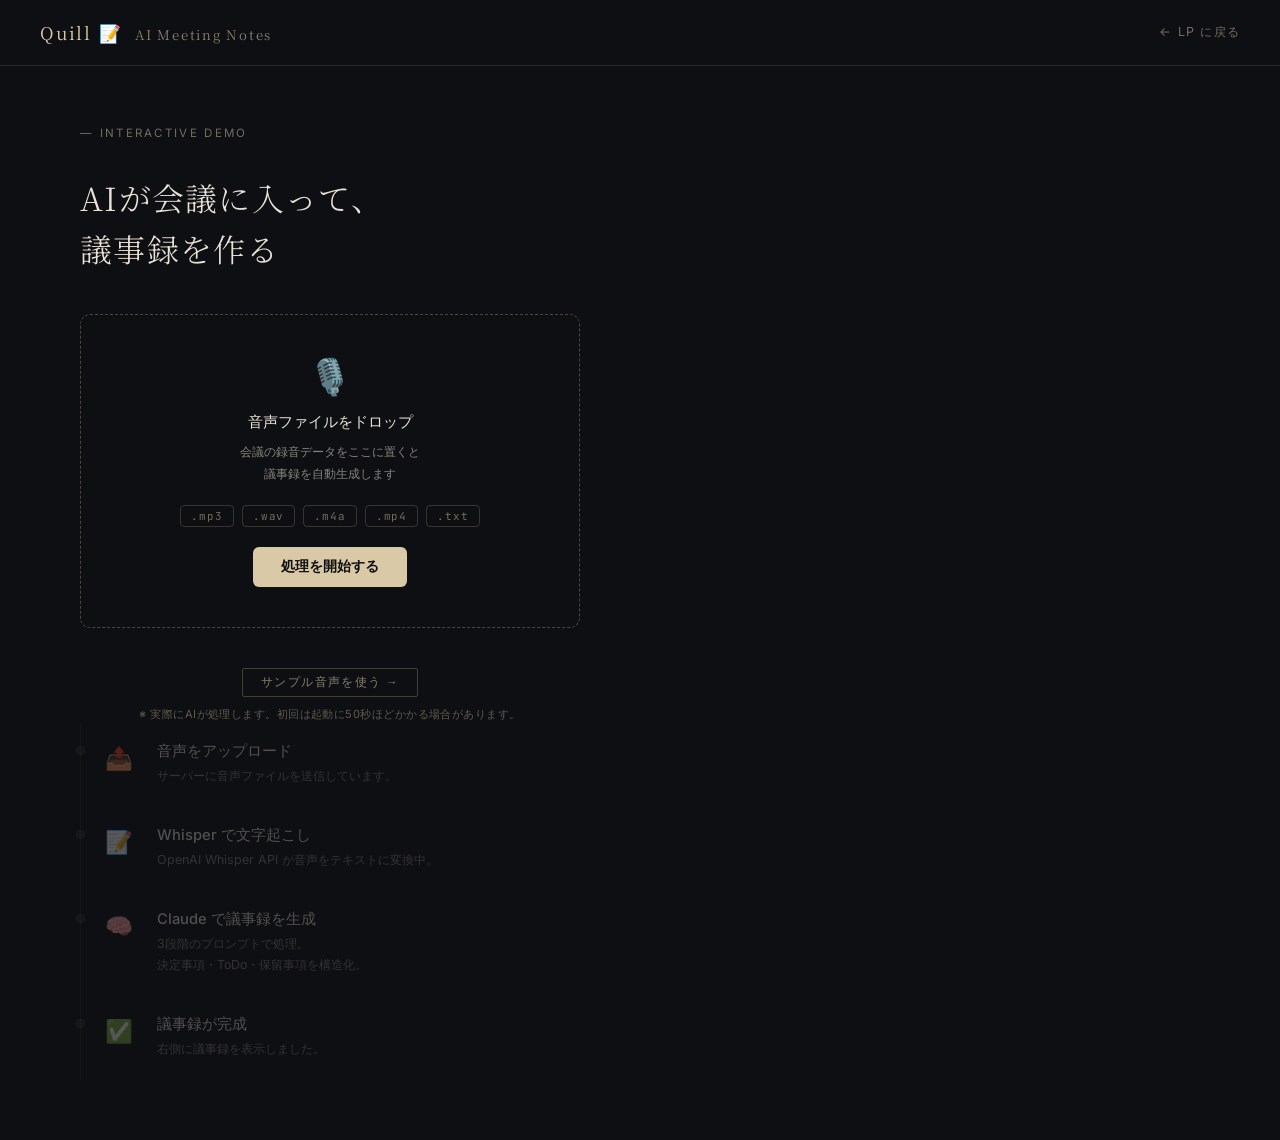
==== commit 28d3043a: "Add sample audio button and 25MB file size guard Co-Authored-By: Claude Sonnet 4.6 <noreply@anthropi" ====
--- a/demo.html
+++ b/demo.html
@@ -459,7 +459,12 @@
       <button class="drop-btn" id="startBtn">処理を開始する</button>
       <p class="file-name" id="fileName"></p>
     </div>
-    <p style="margin-top:14px;font-size:0.7rem;color:rgba(217,201,166,0.4);text-align:center;letter-spacing:0.04em;">
+    <p style="margin-top:12px;text-align:center;">
+      <button onclick="loadSample()" style="background:none;border:1px solid rgba(217,201,166,0.25);color:rgba(217,201,166,0.6);font-size:0.72rem;letter-spacing:0.12em;padding:6px 18px;border-radius:2px;cursor:pointer;transition:all 0.2s;" onmouseover="this.style.borderColor='rgba(217,201,166,0.6)';this.style.color='rgba(217,201,166,0.9)'" onmouseout="this.style.borderColor='rgba(217,201,166,0.25)';this.style.color='rgba(217,201,166,0.6)'">
+        サンプル音声を使う →
+      </button>
+    </p>
+    <p style="margin-top:10px;font-size:0.7rem;color:rgba(217,201,166,0.4);text-align:center;letter-spacing:0.04em;">
       ※ 実際にAIが処理します。初回は起動に50秒ほどかかる場合があります。
     </p>
 
@@ -549,7 +554,20 @@
   if (input.files[0]) setFile(input.files[0]);
 }
 
+async function loadSample() {
+  const res = await fetch('./meeting_sample.mp3');
+  const blob = await res.blob();
+  const file = new File([blob], 'meeting_sample.mp3', { type: 'audio/mpeg' });
+  setFile(file);
+}
+
+const MAX_FILE_SIZE = 25 * 1024 * 1024; // 25MB
+
 function setFile(file) {
+  if (file.size > MAX_FILE_SIZE) {
+    alert('ファイルサイズは25MB以内にしてください。');
+    return;
+  }
   selectedFile = file;
   dropZone.classList.add('has-file');
   document.getElementById('fileName').textContent = `📎 ${file.name}`;
